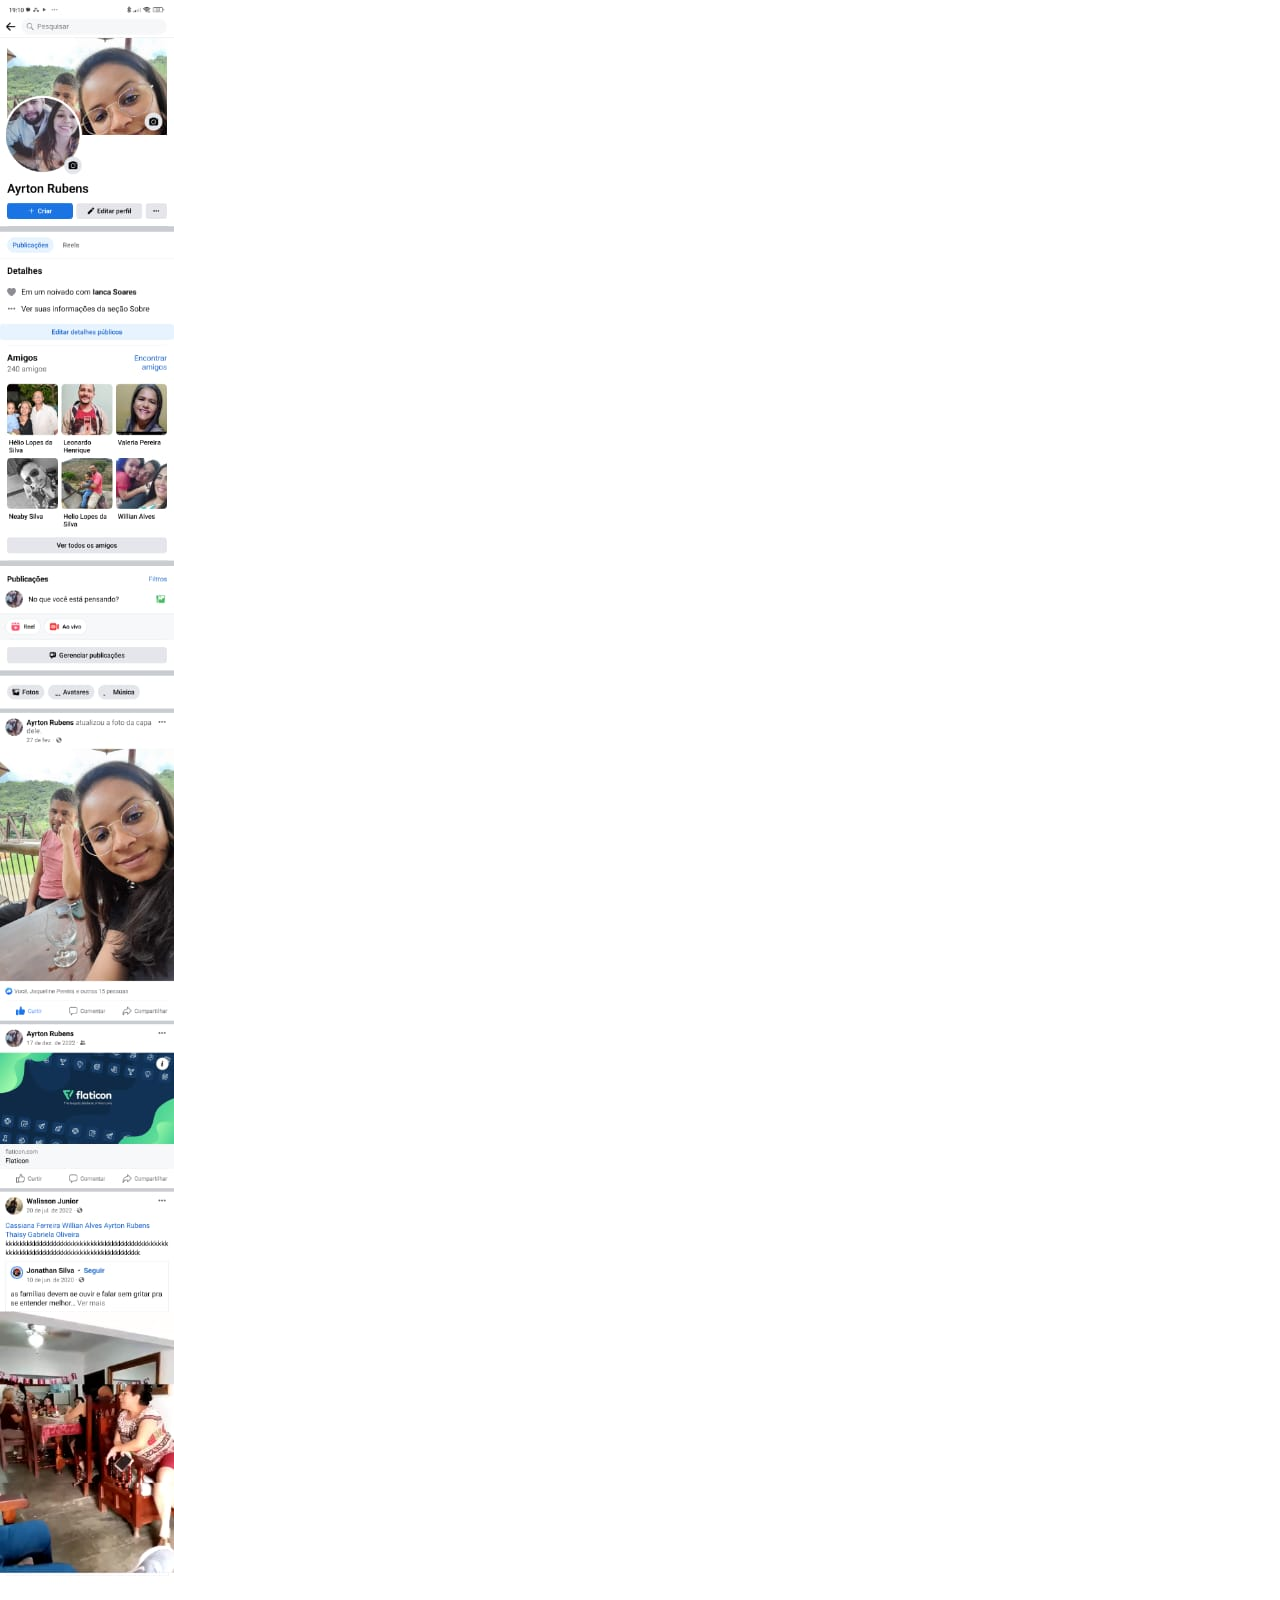
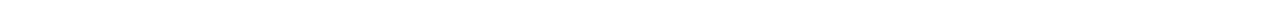
==== facebook.html @ 663ddc2f "finalizado" ====
<!DOCTYPE html>
<html lang="pt-br">
<head>
    <meta charset="UTF-8">
    <meta http-equiv="X-UA-Compatible" content="IE=edge">
    <meta name="viewport" content="width=device-width, initial-scale=1.0">
    <title>facebook</title>
    <style>
         * {
            margin: 0px;
            padding: 0px;
        }
    </style>
</head>
<body>
    <img src="imagens/perfilFacebook.jpg" alt="">
</body>
</html>
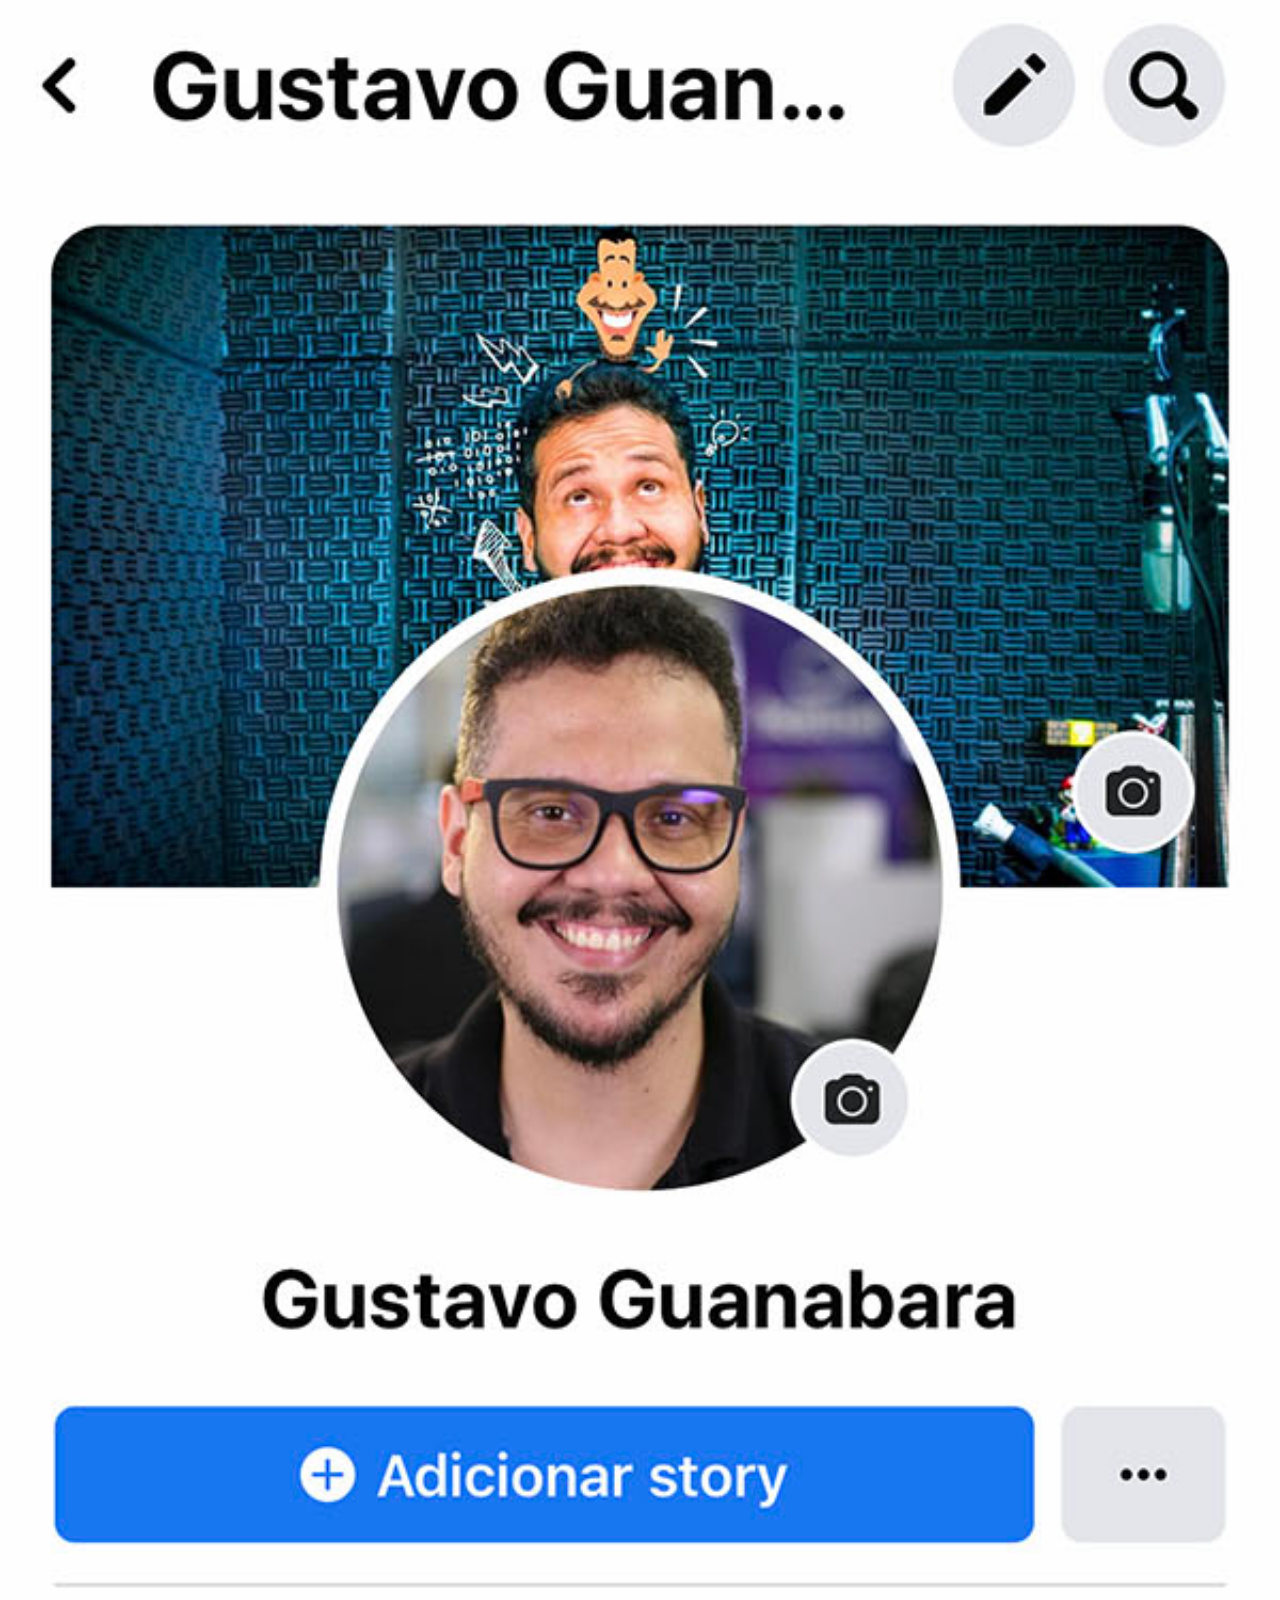
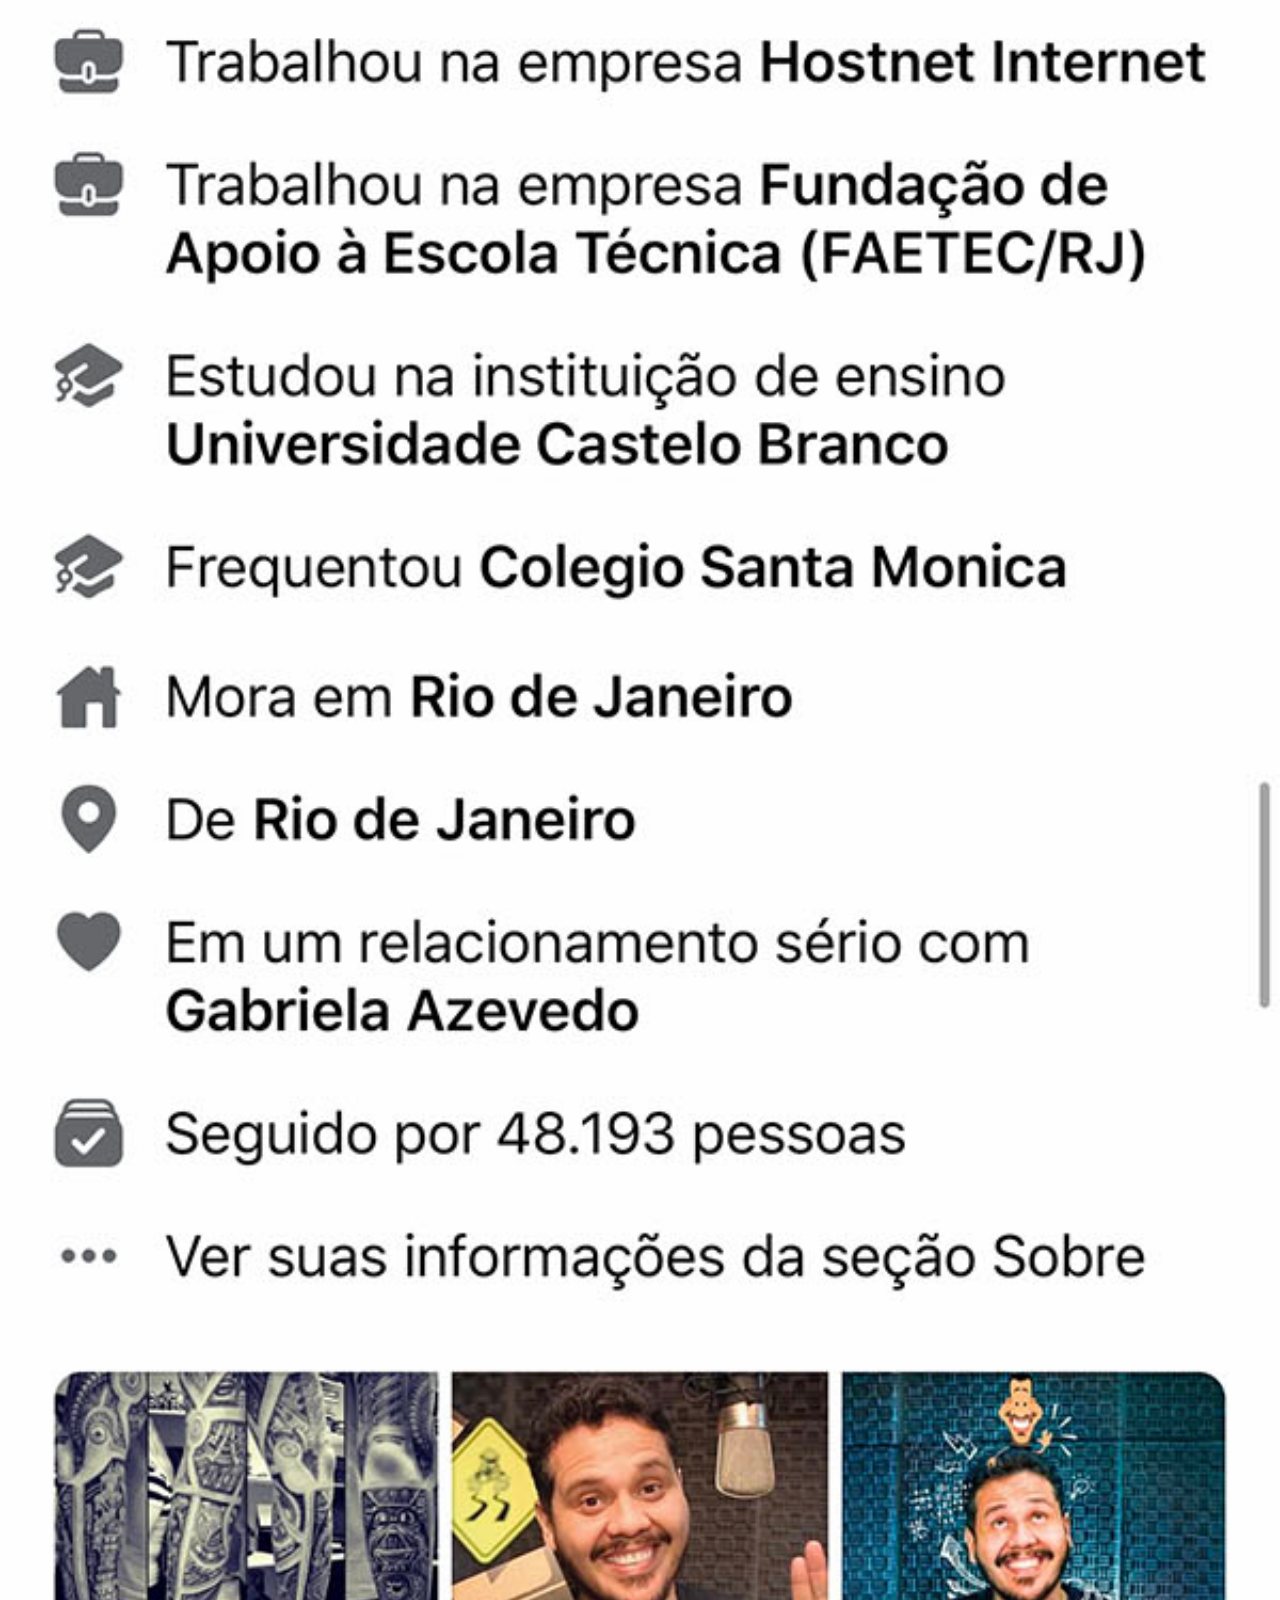
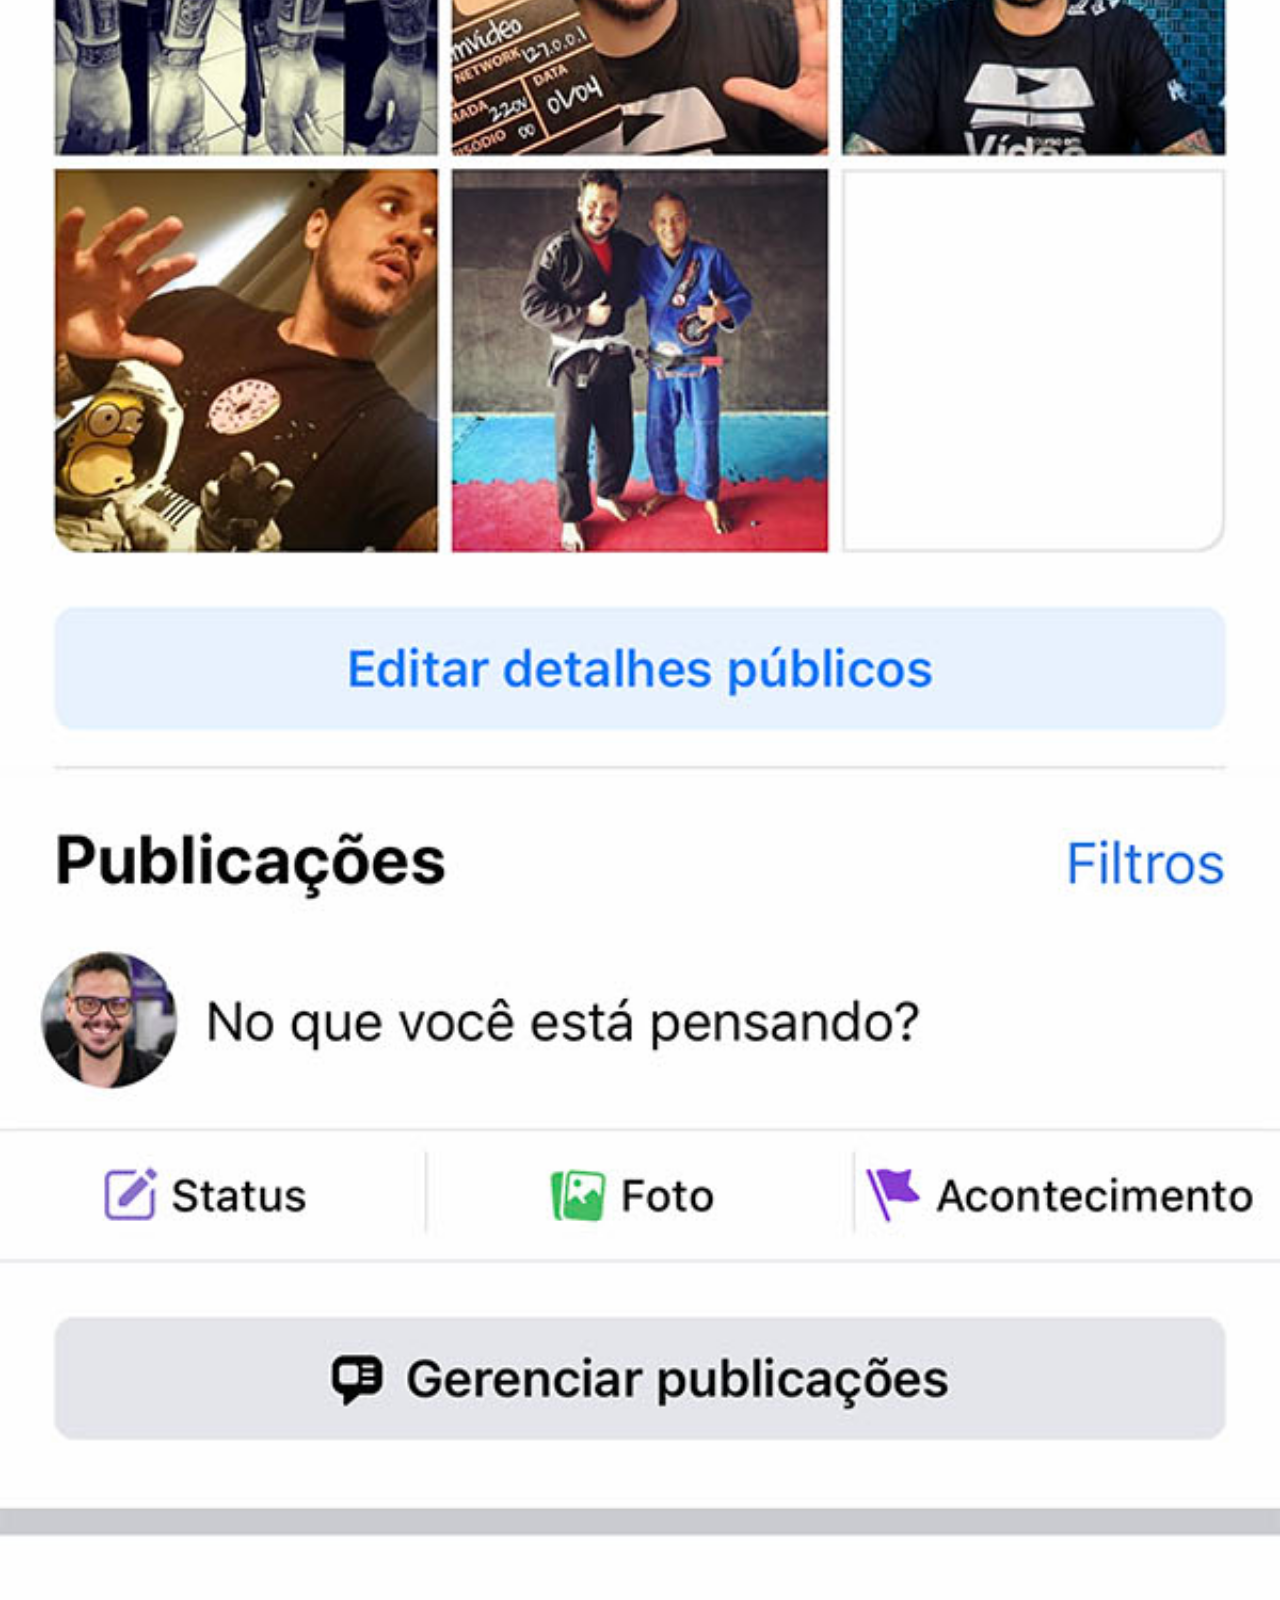
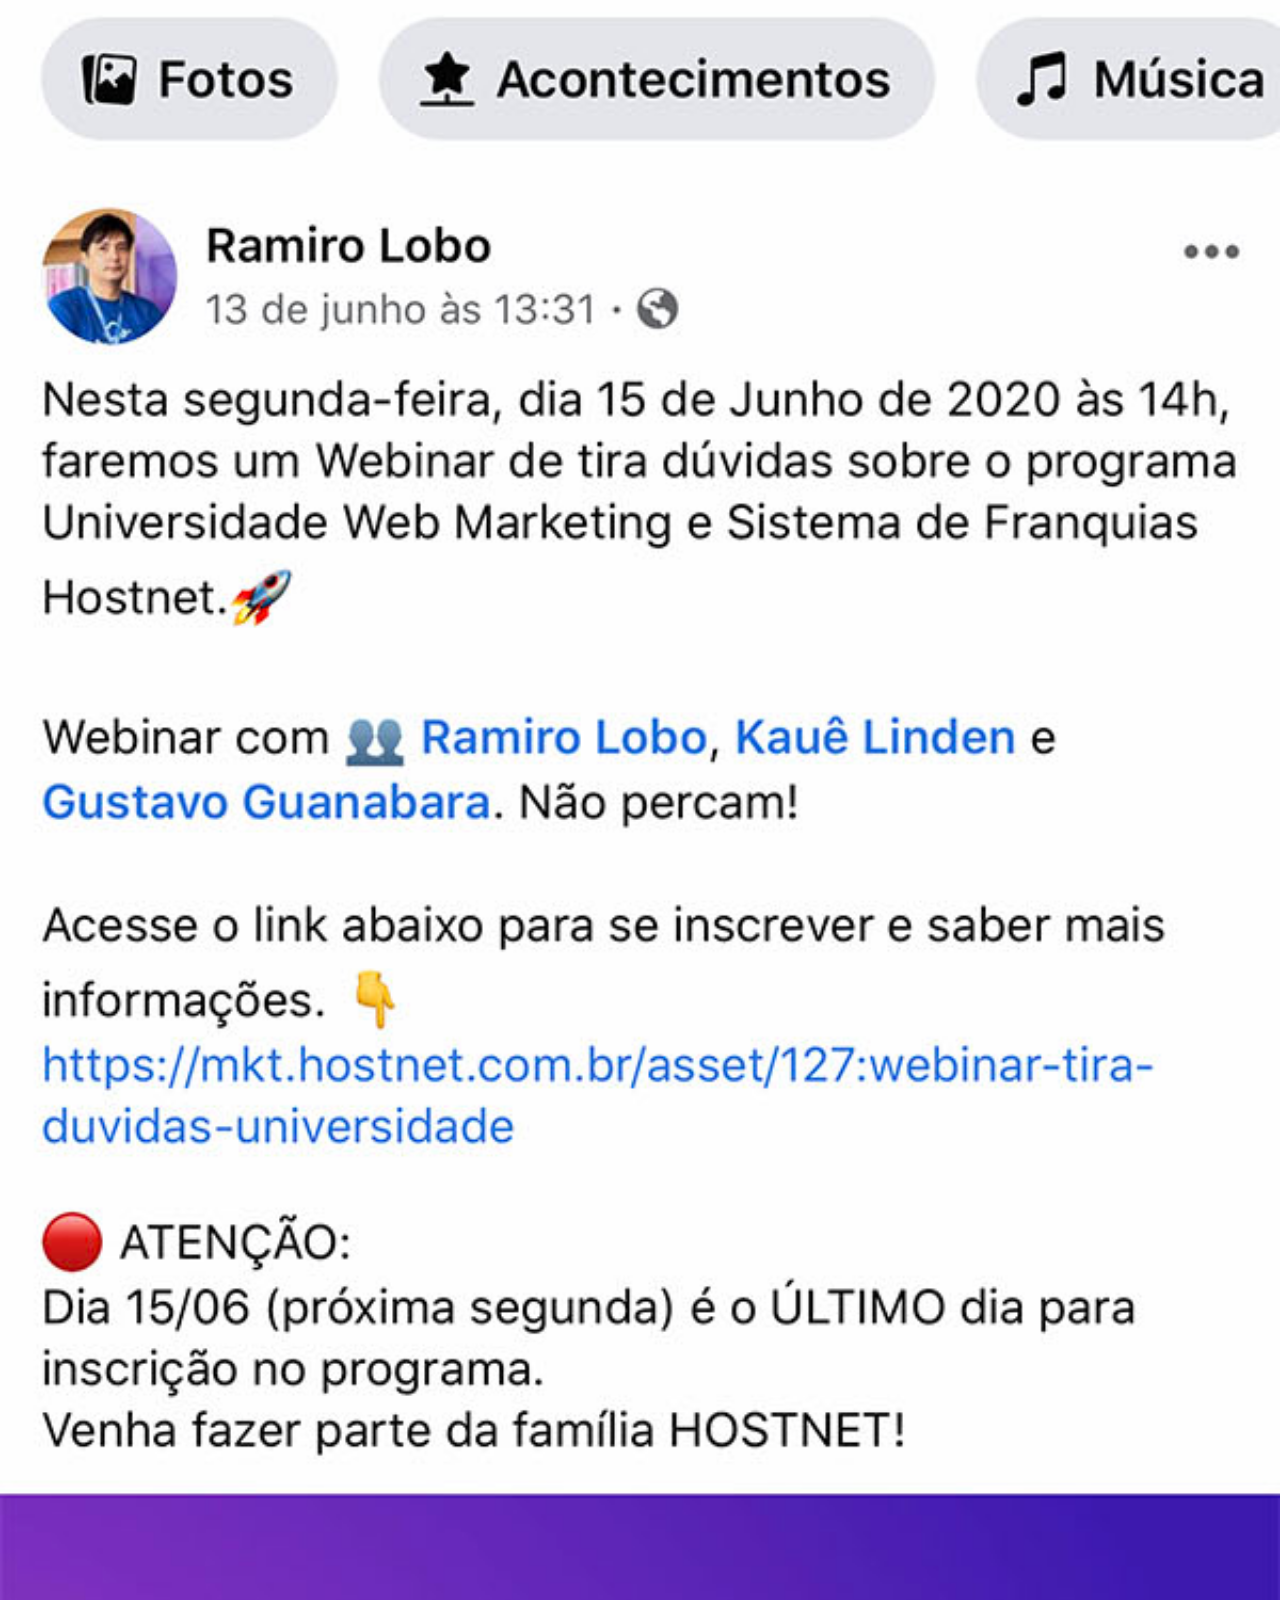
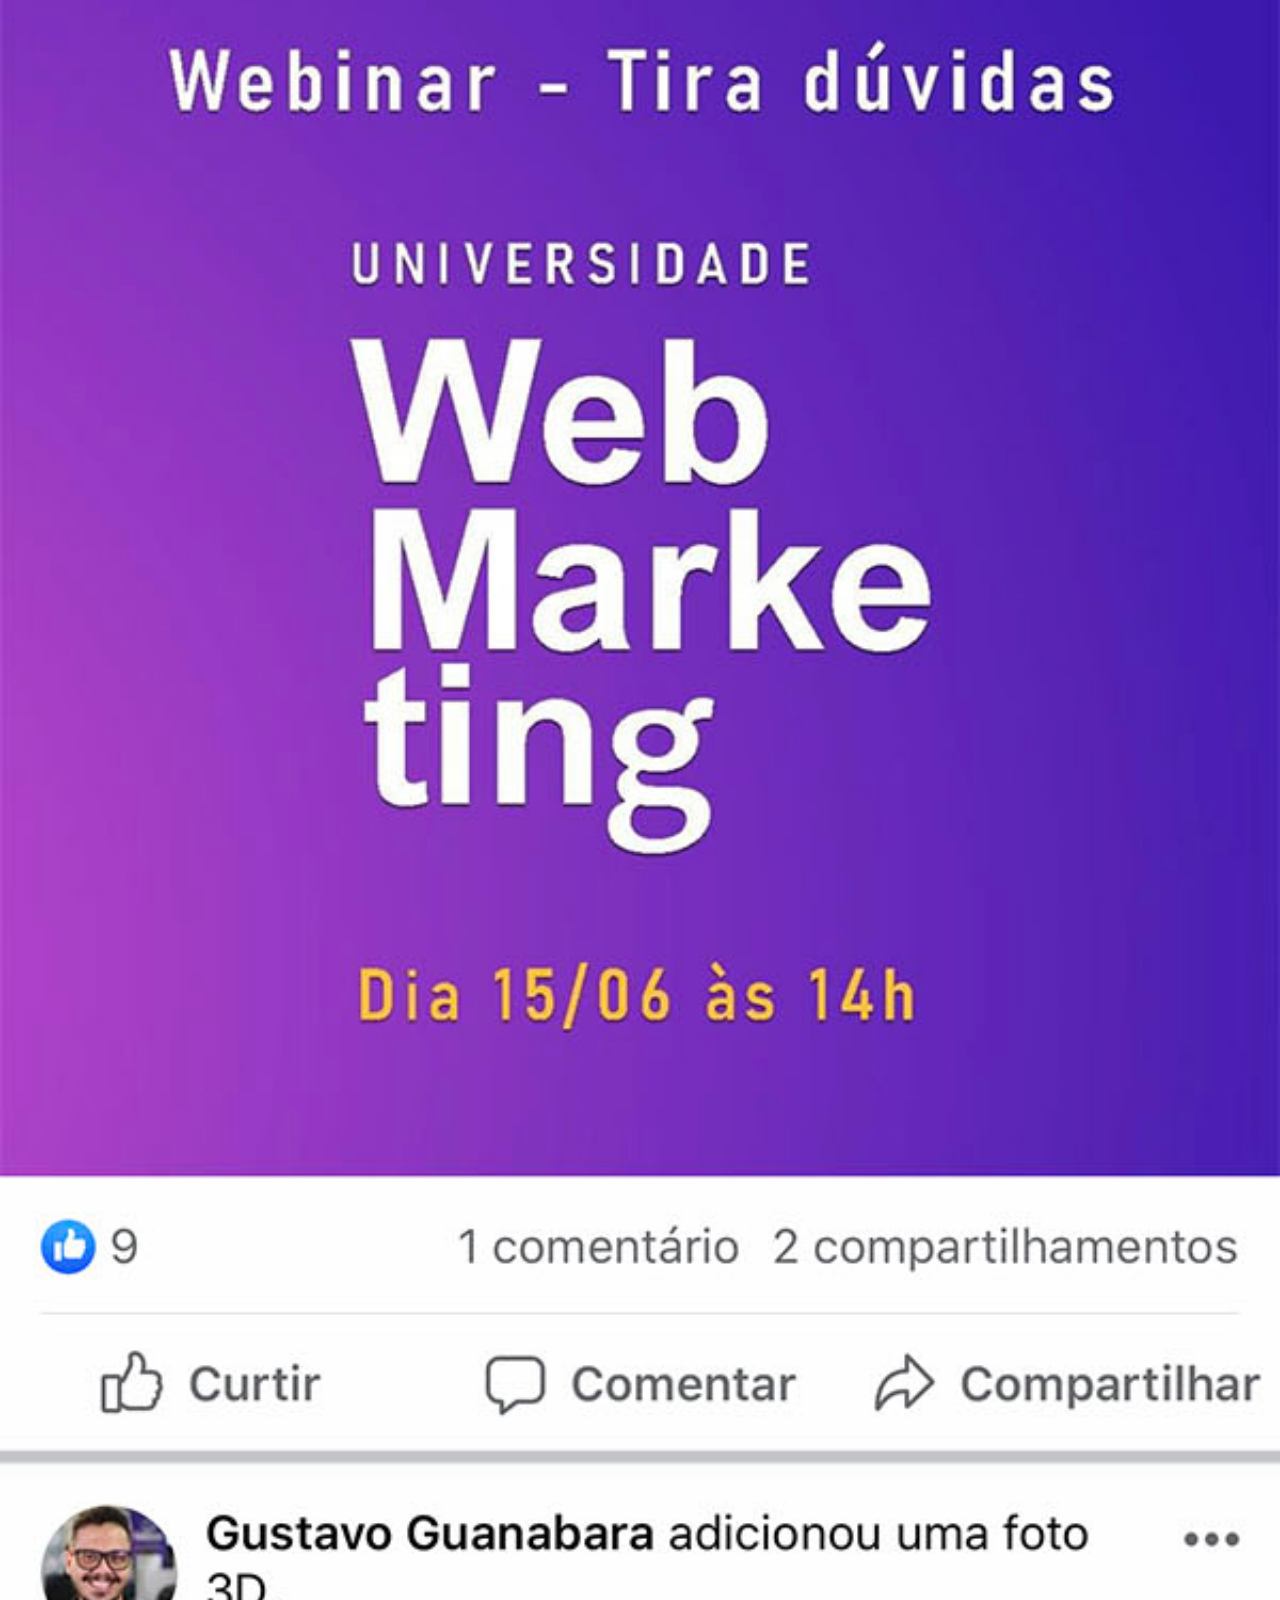
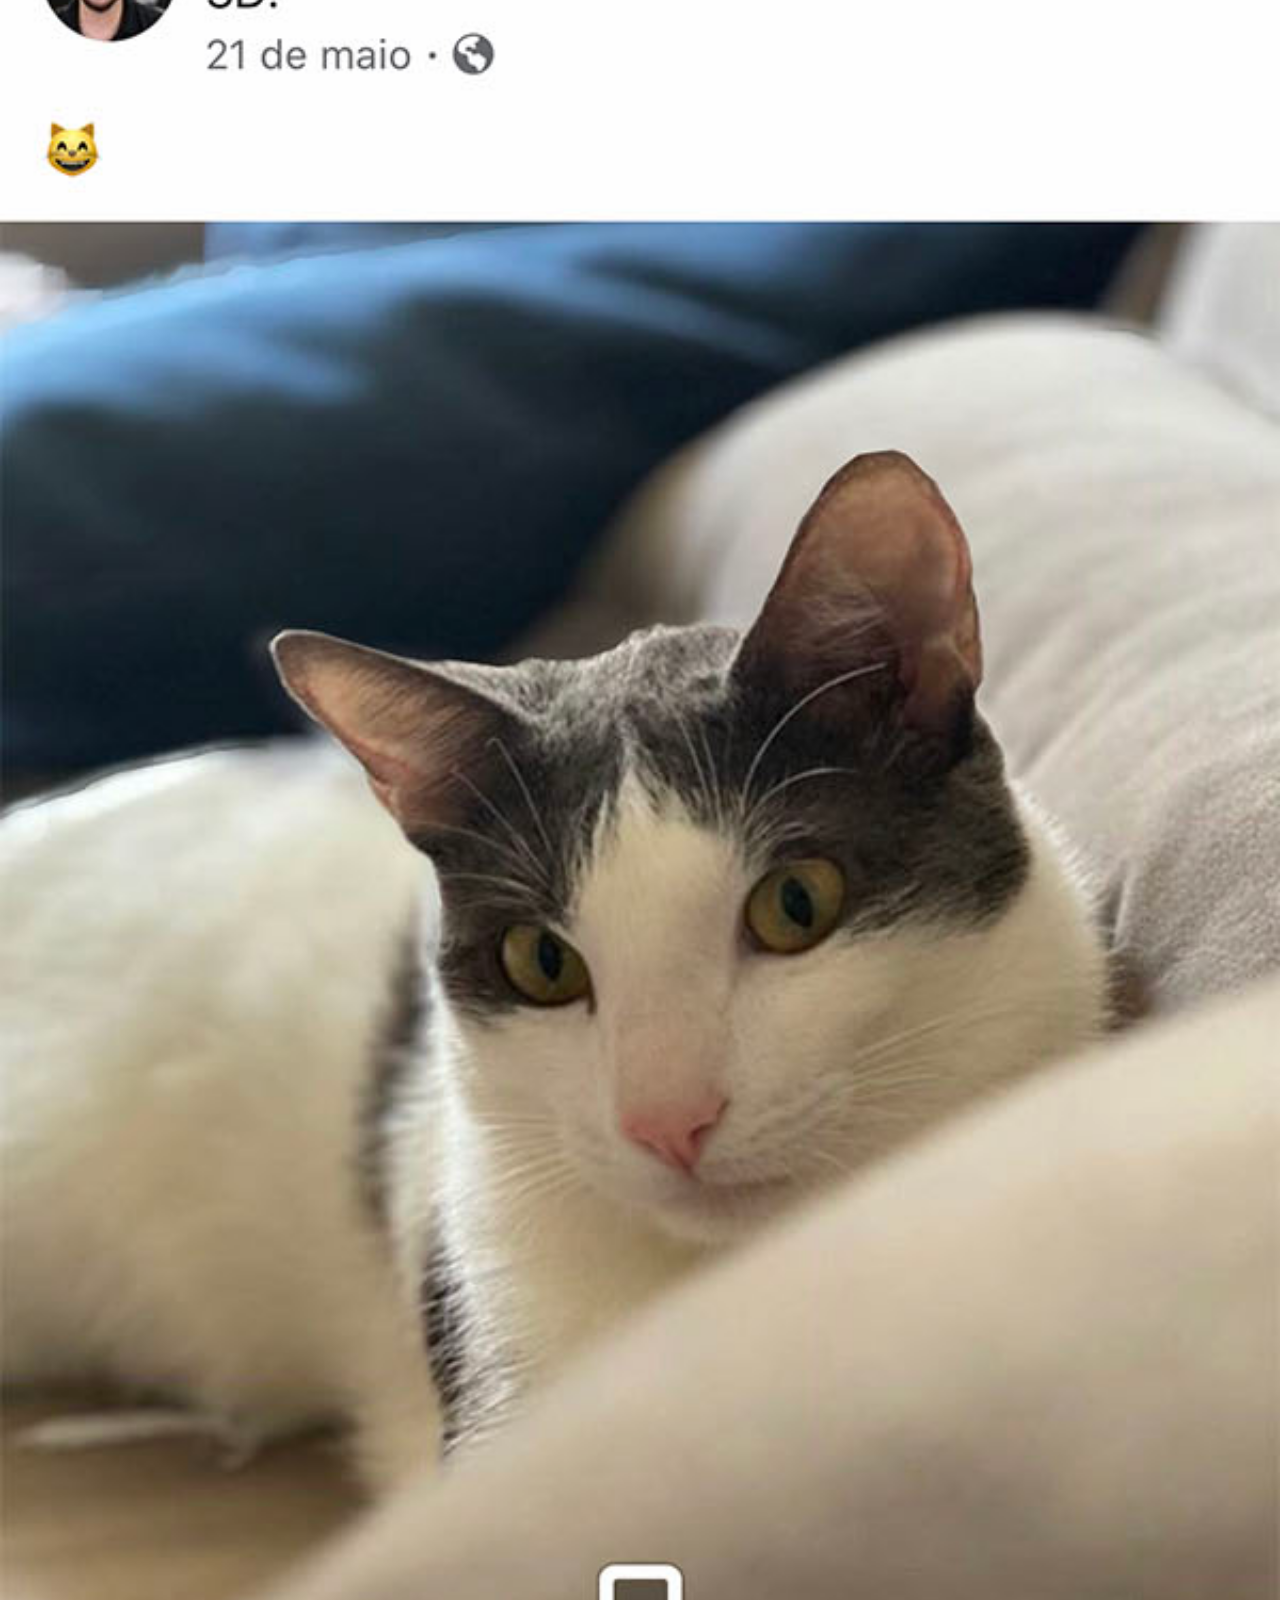
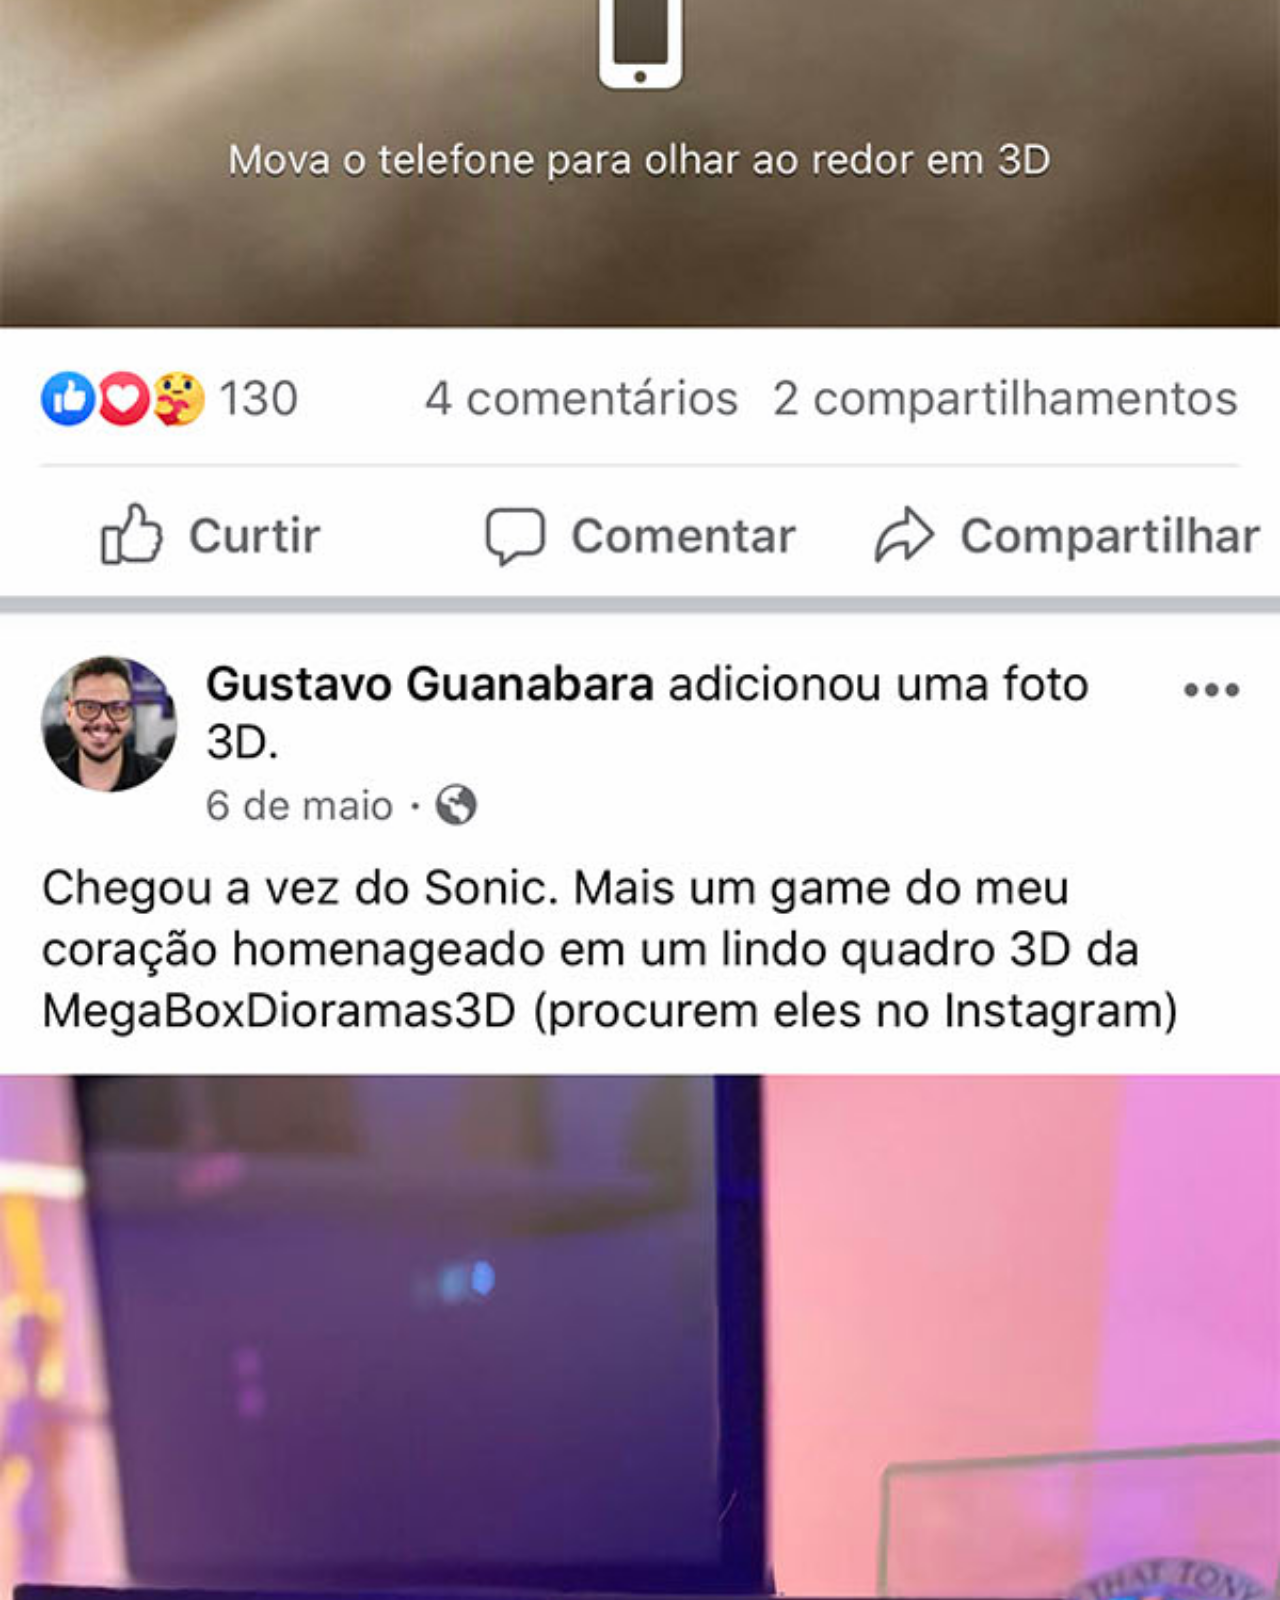
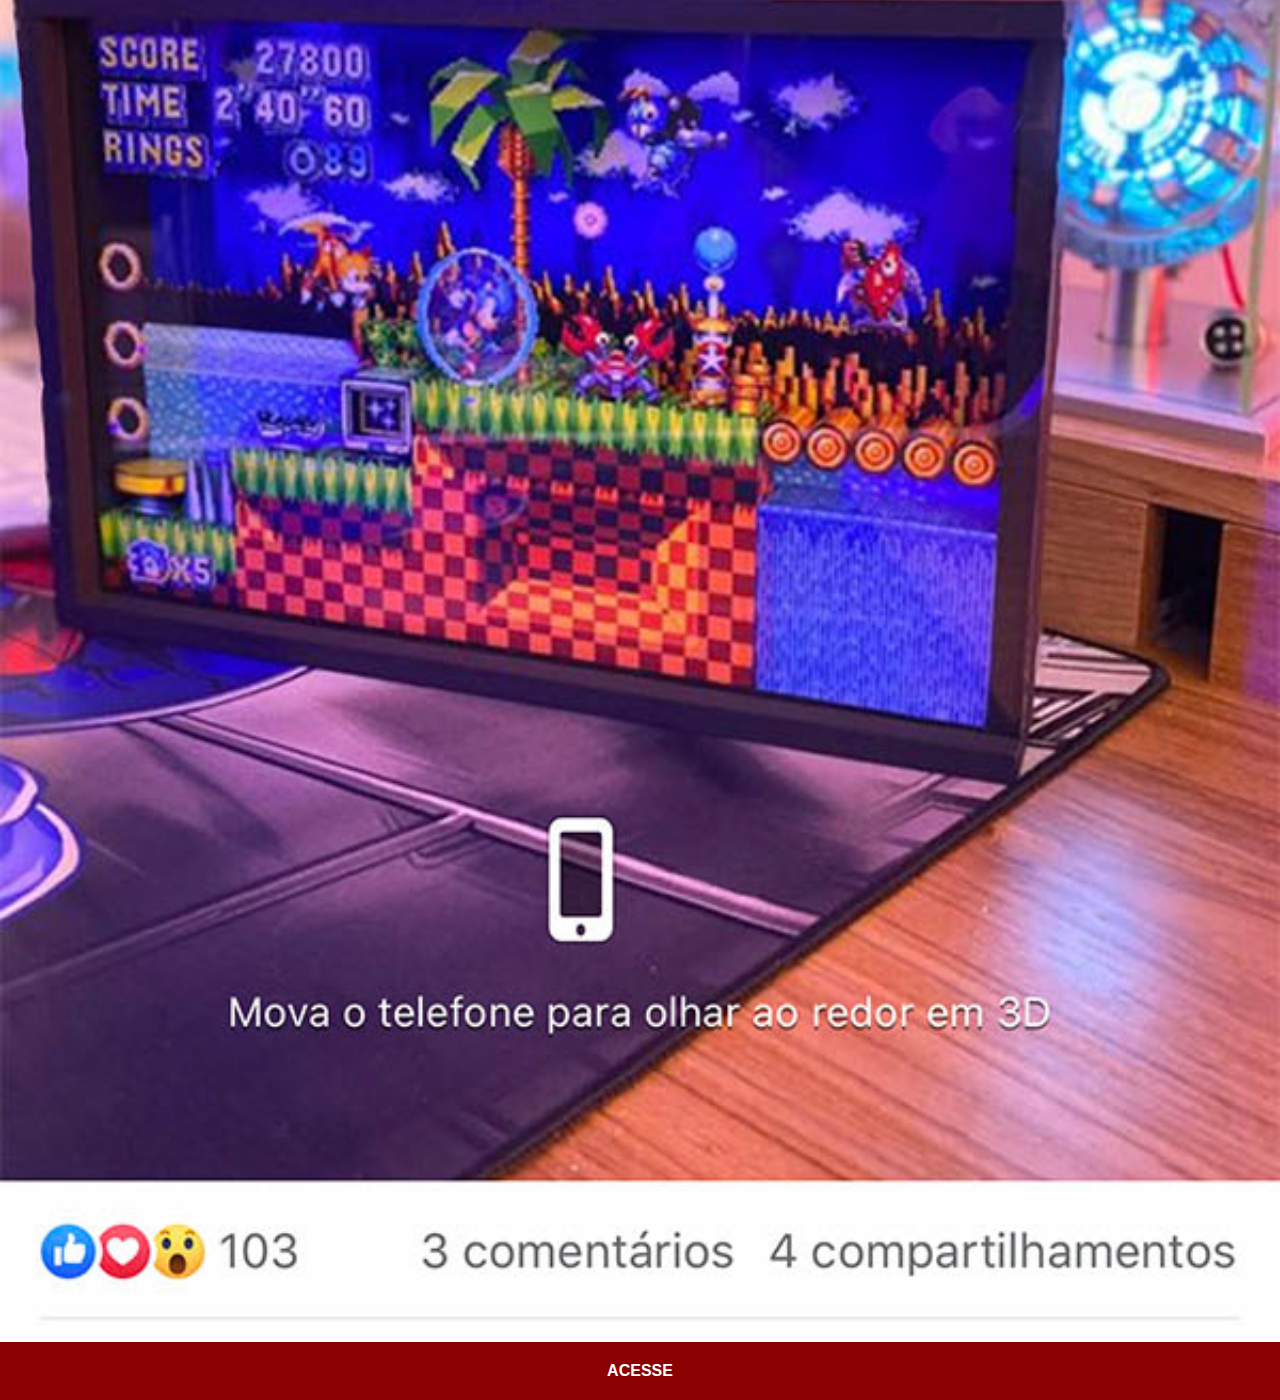
==== commit 2596e14a: "finalizado o projeto" ====
--- a/facebook.html
+++ b/facebook.html
@@ -6,13 +6,37 @@
     <meta name="viewport" content="width=device-width, initial-scale=1.0">
     <title>facebook</title>
     <style>
-         * {
+           * {
             margin: 0px;
             padding: 0px;
+            font-family: Arial, Helvetica, sans-serif;
         }
+
+        ::-webkit-scrollbar {
+            width: 0px;
+            height: 0px;
+        }
+        img {
+            width: 100vw
+        }
+
+        a {
+            display: block;
+            text-decoration: none;
+            color: white;
+            background-color: darkred;
+            padding: 20px;
+            text-align: center;
+            font-weight: bold;
+        }
+       
+        a:hover {
+        background-color: red;
+     }
     </style>
 </head>
 <body>
     <img src="imagens/perfilFacebook.jpg" alt="">
+    <a href="https://www.facebook.com/gustavoguanabara" target="_blank">ACESSE</a>
 </body>
 </html>